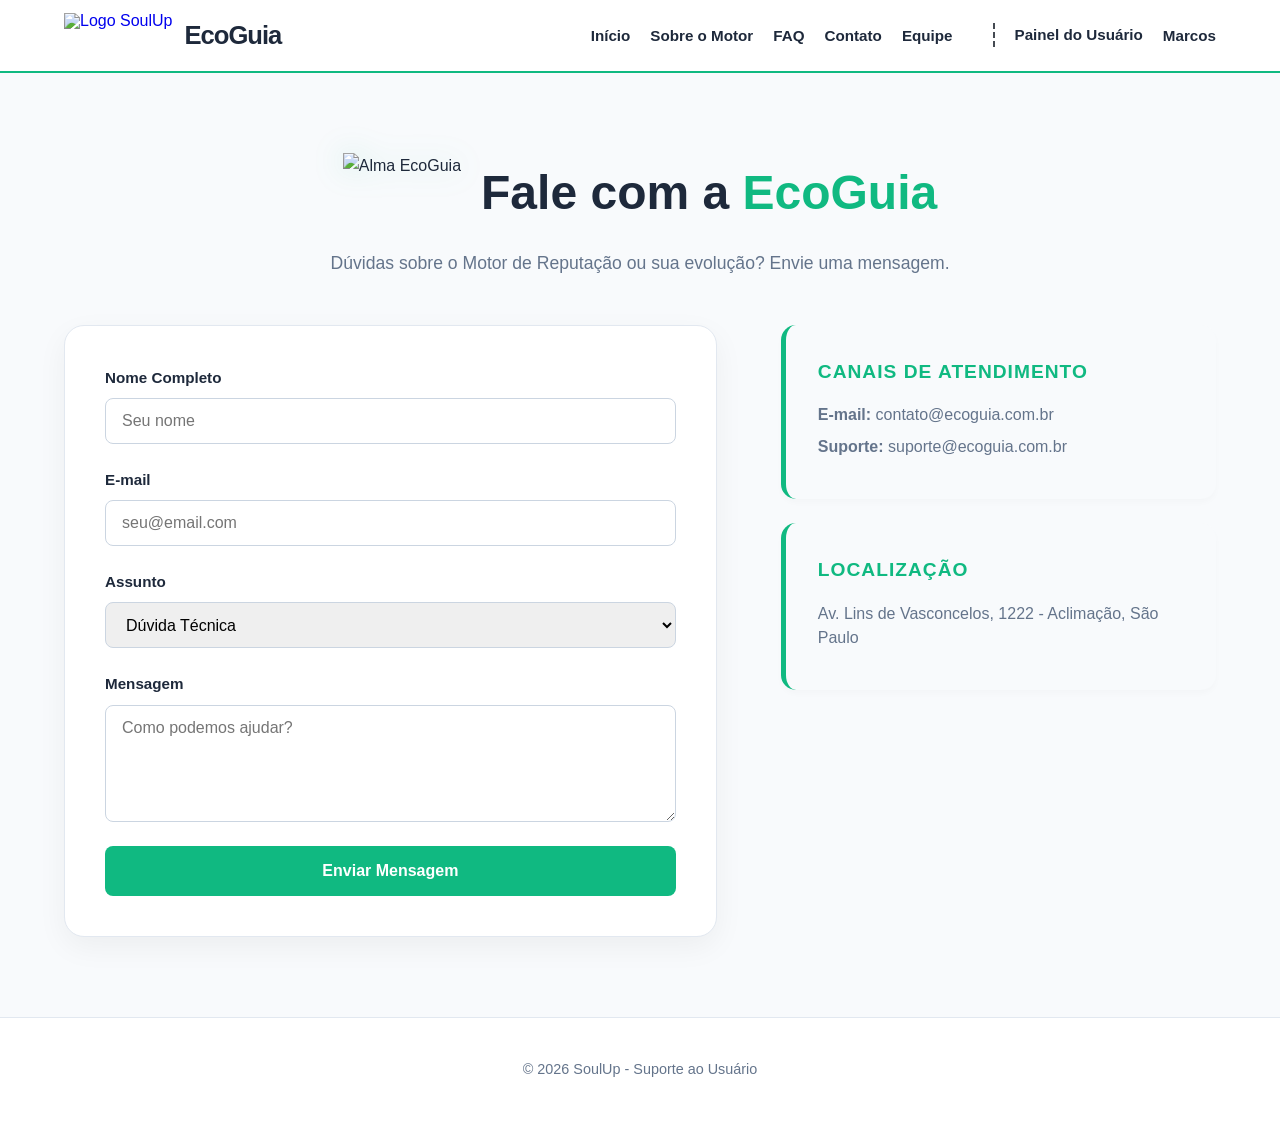
==== html/contato.html @ ef70b8ba "Criação e estilização da página de contato" ====
<!doctype html>
<html lang="pt-br">
  <head>
    <!-- Configurações de metadados e importação de CSS -->
    <meta charset="UTF-8" />
    <meta name="viewport" content="width=device-width, initial-scale=1.0" />

    <title>Contato - SoulUp EcoGuia</title>

    <link rel="stylesheet" href="../css/variaveis.css" />
    <link rel="stylesheet" href="../css/global.css" />
    <link rel="stylesheet" href="../css/header-footer.css" />
    <link rel="stylesheet" href="../css/contato.css" />
  </head>

  <body>
    <!-- Cabeçalho com logo e menu de navegação -->
    <header class="cabecalho">
      <div class="container">
        <a href="../index.html" class="logo-link">
          <img src="../img/alma.png" alt="Logo SoulUp" class="logo-img" />
          <h1 class="logo">EcoGuia</h1>
        </a>

        <nav class="menu-navegacao">
          <ul>
            <li><a href="../html/index.html">Início</a></li>

            <li><a href="../html/sobre.html">Sobre o Motor</a></li>

            <li><a href="../html/faq.html">FAQ</a></li>

            <li><a href="../html/contato.html">Contato</a></li>

            <li><a href="../html/integrantes.html">Equipe</a></li>

            <li class="separador-menu">
              <a href="../html/solucao-dashboard.html"> Painel do Usuário </a>
            </li>

            <li><a href="../html/marcos.html">Marcos</a></li>
          </ul>
        </nav>

        <!-- Botão do menu mobile -->
        <button class="btn-menu-mobile">☰</button>
      </div>
    </header>

    <!-- Conteúdo principal da página de contato -->
    <main class="container">
      <!-- Cabeçalho introdutório da página -->
      <section class="contato-header">
        <div class="header-titulo-flex">
          <img src="../img/alma.png" alt="Alma EcoGuia" class="alma-header" />

          <h2>
            Fale com a
            <span class="destaque-verde">EcoGuia</span>
          </h2>
        </div>

        <p>
          Dúvidas sobre o Motor de Reputação ou sua evolução? Envie uma
          mensagem.
        </p>
      </section>

      <!-- Seção com formulário e informações de contato -->
      <section class="contato-corpo">
        <div class="form-container">
          <!-- Formulário de envio de mensagens -->
          <form action="#" method="POST" class="form-contato">
            <div class="input-group">
              <label for="nome">Nome Completo</label>

              <input
                type="text"
                id="nome"
                name="nome"
                placeholder="Seu nome"
                required
              />
            </div>

            <div class="input-group">
              <label for="email">E-mail</label>

              <input
                type="email"
                id="email"
                name="email"
                placeholder="seu@email.com"
                required
              />
            </div>

            <div class="input-group">
              <label for="assunto">Assunto</label>

              <select id="assunto" name="assunto">
                <option value="duvida">Dúvida Técnica</option>

                <option value="sugestao">Sugestão de Melhoria</option>

                <option value="erro">Relatar Erro no Motor</option>

                <option value="outro">Outros</option>
              </select>
            </div>

            <div class="input-group">
              <label for="mensagem">Mensagem</label>

              <textarea
                id="mensagem"
                name="mensagem"
                rows="5"
                placeholder="Como podemos ajudar?"
                required
              ></textarea>
            </div>

            <button type="submit" class="btn-enviar">Enviar Mensagem</button>
          </form>
        </div>

        <!-- Cards laterais com dados de atendimento -->
        <div class="contato-info">
          <div class="info-card">
            <h4>Canais de Atendimento</h4>

            <p>
              <strong>E-mail:</strong>
              contato@ecoguia.com.br
            </p>

            <p>
              <strong>Suporte:</strong>
              suporte@ecoguia.com.br
            </p>
          </div>

          <div class="info-card">
            <h4>Localização</h4>

            <p>Av. Lins de Vasconcelos, 1222 - Aclimação, São Paulo</p>
          </div>
        </div>
      </section>
    </main>

    <!-- Rodapé do site e scripts -->
    <footer class="rodape">
      <div class="container">
        <p>&copy; 2026 SoulUp - Suporte ao Usuário</p>
      </div>
    </footer>
    <button id="btn-voltar-topo" aria-label="Voltar ao topo">↑</button>
    <script src="../js/menu.js"></script>
    <script src="../js/contato.js"></script>
    <script src="../js/script.js"></script>
  </body>
</html>
---- css/variaveis.css ----
:root {
  /* Cores de Fundo */
  --cor-fundo-principal: #f8fafc;
  --cor-fundo-card: #ffffff;

  /* Cores de Texto */
  --cor-texto-principal: #1e293b;
  --cor-texto-secundario: #64748b;

  /* Cores de Identidade e Ação */
  --cor-primaria: #10b981;
  --cor-primaria-hover: #059669;

  /* Cores de Gamificação e Apoio */
  --cor-destaque-marco: #f59e0b;
  --cor-suporte-b2b: #3b82f6;

  /* Tipografia e Layout */
  --fonte-principal: Arial, Helvetica, sans-serif;
}
---- css/global.css ----
/* Reset e Configurações Globais */
* {
  margin: 0;
  padding: 0;
  box-sizing: border-box;
}

body {
  background-color: var(--cor-fundo-principal);
  color: var(--cor-texto-principal);
  font-family: var(--fonte-principal);
  line-height: 1.6;
  overflow-x: hidden; /* Evita scroll horizontal acidental */
}

.container {
  width: 90%;
  max-width: 1200px;
  margin: 0 auto;
}

/* Tipografia Padrão */
h1,
h2,
h3 {
  margin-bottom: 1rem;
  line-height: 1.2;
}

/* Botões Globais */
.btn-primario {
  display: inline-block;
  background-color: var(--cor-primaria);
  color: #ffffff;
  padding: 0.8rem 1.5rem;
  text-decoration: none;
  border-radius: 4px;
  font-weight: bold;
  transition: 0.3s;
  border: none;
  cursor: pointer;
}

.btn-primario:hover {
  background-color: var(--cor-primaria-hover);
}

/* ==========================================================================
   EXPLICAÇÃO TÉCNICA (DASHBOARD E MARCOS)
   ========================================================================== */

.explicacao-tecnica {
  margin-top: 4rem;
  padding-top: 3rem;
  border-top: 1px solid #e2e8f0;
  width: 100%;
}

.header-explicacao h3 {
  font-size: 1.8rem;
  color: var(--cor-texto-principal);
  margin-bottom: 2rem;
  text-align: center;
}

.conteudo-explicacao {
  display: grid;
  grid-template-columns: repeat(auto-fit, minmax(300px, 1fr));
  gap: 2rem;
}

.bloco-texto {
  background-color: var(--cor-fundo-card, #ffffff);
  padding: 2rem;
  border-radius: 16px;
  border: 1px solid #e2e8f0;
  box-shadow: 0 4px 6px -1px rgba(0, 0, 0, 0.05);
}

.bloco-texto h4 {
  color: var(--cor-primaria, #10b981);
  margin-bottom: 1rem;
  font-size: 1.2rem;
  font-weight: 700;
}

.bloco-texto p {
  color: var(--cor-texto-secundario);
  line-height: 1.6;
  font-size: 1rem;
}

/* ==========================================================================
   BOTÃO VOLTAR AO TOPO
   ========================================================================== */
#btn-voltar-topo {
  position: fixed;
  bottom: 30px;
  right: 30px;
  display: none; /* Escondido por padrão */
  background-color: var(--cor-primaria, #10b981);
  color: #ffffff;
  border: none;
  border-radius: 50%;
  width: 50px;
  height: 50px;
  font-size: 1.5rem;
  font-weight: bold;
  cursor: pointer;
  box-shadow: 0 4px 10px rgba(0, 0, 0, 0.15);
  z-index: 1000;
  transition:
    transform 0.3s ease,
    background-color 0.3s ease;
}

#btn-voltar-topo:hover {
  background-color: #059669; /* Tom mais escuro no hover */
  transform: translateY(-5px);
}

/* Classe ativada pelo JavaScript para mostrar o botão */
#btn-voltar-topo.mostrar {
  display: block;
  animation: fadeIn 0.3s ease-in-out;
}

@keyframes fadeIn {
  from {
    opacity: 0;
    transform: translateY(10px);
  }
  to {
    opacity: 1;
    transform: translateY(0);
  }
}
---- css/header-footer.css ----
/* ==========================================================================
   1. CABEÇALHO E LOGO (HEADER)
   ========================================================================== */

.cabecalho {
  background-color: var(--cor-fundo-card);
  border-bottom: 2px solid var(--cor-primaria);
  padding: 0.8rem 0;
  position: sticky;
  top: 0;
  z-index: 1000;
}

.cabecalho .container {
  display: flex;
  justify-content: space-between;
  align-items: center;
}

.logo-link {
  display: flex;
  align-items: center;
  gap: 12px;
  text-decoration: none;
  line-height: 1;
}

.logo {
  color: var(--cor-texto-principal);
  font-size: 1.6rem;
  font-weight: 800;
  letter-spacing: -1px;
  margin: 0;
  padding: 0;
  display: flex;
  align-items: center;
}

.logo-img {
  height: 45px;
  width: auto;
  display: block; /* Remove o espaço extra de elementos 'inline' */
}

/* ==========================================================================
   2. NAVEGAÇÃO E SEPARADOR (DESKTOP)
   ========================================================================== */

.menu-navegacao ul {
  display: flex;
  align-items: center;
  list-style: none;
  gap: 20px;
}

.menu-navegacao a {
  text-decoration: none;
  color: var(--cor-texto-principal);
  font-weight: bold;
  font-size: 0.95rem;
  transition: color 0.3s ease;
}

.menu-navegacao a:hover {
  color: var(--cor-primaria);
}

.separador-menu {
  margin-left: 20px;
  padding-left: 20px;
  border-left: 2px dashed #454a52;
  height: 24px;
  display: flex;
  align-items: center;
}

/* ==========================================================================
   3. BOTÃO MENU HAMBÚRGUER
   ========================================================================== */

.btn-menu-mobile {
  display: none;
  background: none;
  border: none;
  font-size: 2rem;
  cursor: pointer;
}

/* ==========================================================================
   4. RODAPÉ (FOOTER)
   ========================================================================== */

.rodape {
  background-color: var(--cor-fundo-card);
  text-align: center;
  padding: 2.5rem 0;
  margin-top: 4rem;
  border-top: 1px solid #e2e8f0;
  color: var(--cor-texto-secundario);
  font-size: 0.9rem;
}

/* ==========================================================================
   5. RESPONSIVIDADE (MOBILE, TABLET E DESKTOP)
   ========================================================================== */

/* Layout funcional no Mobile (até 480px) */
@media (max-width: 480px) {
  .cabecalho {
    padding: 0.5rem 0; /* Ajuste fino de respiro para não ocupar tanto espaço no mobile */
  }

  .logo {
    font-size: 1.4rem; /* Reduz a fonte do logo levemente em telas muito pequenas */
  }

  .logo-img {
    height: 38px; /* Proporção ideal da alminha para o mobile */
  }
}

/* Estrutura do Menu Mobile e Tablet (Até 991px) */
@media (max-width: 991px) {
  .btn-menu-mobile {
    display: block;
  }

  .menu-navegacao {
    display: none;
    width: 100%;
    position: absolute;
    top: 100%;
    left: 0;
    background: var(--cor-fundo-card);
    flex-direction: column;
    border-bottom: 2px solid var(--cor-primaria);
    box-shadow: 0 10px 15px rgba(0, 0, 0, 0.1);
    z-index: 1000;
  }

  .menu-navegacao.ativo {
    display: flex;
  }

  .menu-navegacao ul {
    flex-direction: column;
    gap: 0;
    width: 100%;
    padding: 0;
    margin: 0;
  }

  .menu-navegacao li {
    border-top: 1px solid #f1f1f1;
    text-align: center;
    width: 100%;
  }

  .menu-navegacao a {
    padding: 1.2rem;
    display: block;
    width: 100%;
  }

  /* Limpeza do separador tracejado em telas menores */
  .separador-menu {
    margin-left: 0 !important;
    padding-left: 0 !important;
    border-left: none !important;
    border-top: 1px solid #f1f1f1 !important;
    width: 100%;
    display: block !important;
    height: auto !important;
  }
}

/* Layout adaptado para Tablet (≥768px a 991px) */
@media (min-width: 768px) and (max-width: 991px) {
  /* A lógica do menu hambúrguer é mantida para otimizar espaço. 
     Este bloco cumpre a exigência de formatação específica para tablet. */
  .rodape {
    padding: 3rem 0; /* Aumenta a área de respiro no rodapé em tablets */
  }
}

/* Layout consistente no Desktop (≥992px) */
@media (min-width: 992px) {
  /* No desktop, o menu padrão em linha é mantido e o botão hambúrguer 
     fica oculto automaticamente fora dos media queries menores. */
}
---- css/contato.css ----
/* ==========================================================================
   1. CABEÇALHO E TÍTULOS
   ========================================================================== */

.contato-header {
  text-align: center;
  padding: 5rem 0 3rem;
}

.header-titulo-flex {
  display: flex;
  align-items: center;
  justify-content: center;
  gap: 20px;
  margin-bottom: 1rem;
}

.contato-header h2 {
  font-size: 3rem;
  font-weight: 800;
  margin: 0;
  color: var(--cor-texto-principal);
}

.contato-header p {
  color: var(--cor-texto-secundario);
  font-size: 1.1rem;
}

.destaque-verde {
  color: var(--cor-primaria);
}

/* ==========================================================================
   2. ESTRUTURA DO CORPO (GRID)
   ========================================================================== */

.contato-corpo {
  display: grid;
  grid-template-columns: 1.2fr 0.8fr;
  gap: 4rem;
  margin-bottom: 5rem;
  align-items: start;
}

/* ==========================================================================
   3. FORMULÁRIO DE CONTATO
   ========================================================================== */

.form-container {
  background-color: var(--cor-fundo-card);
  padding: 2.5rem;
  border-radius: 20px;
  border: 1px solid #e2e8f0;
  box-shadow: 0 10px 30px rgba(0, 0, 0, 0.05);
}

.form-contato {
  display: flex;
  flex-direction: column;
  gap: 1.5rem;
}

.input-group {
  display: flex;
  flex-direction: column;
  gap: 0.5rem;
}

.input-group label {
  font-weight: 700;
  color: var(--cor-texto-principal);
  font-size: 0.95rem;
}

.input-group input,
.input-group select,
.input-group textarea {
  padding: 0.8rem 1rem;
  border: 1px solid #cbd5e1;
  border-radius: 8px;
  font-family: inherit;
  font-size: 1rem;
  transition: border-color 0.3s ease, box-shadow 0.3s ease;
}

.input-group input:focus,
.input-group select:focus,
.input-group textarea:focus {
  outline: none;
  border-color: var(--cor-primaria);
  box-shadow: 0 0 0 3px rgba(16, 185, 129, 0.1);
}

.btn-enviar {
  background-color: var(--cor-primaria);
  color: white;
  padding: 1rem;
  border: none;
  border-radius: 8px;
  font-weight: 800;
  font-size: 1rem;
  cursor: pointer;
  transition: transform 0.2s ease, background 0.3s ease;
}

.btn-enviar:hover {
  background-color: #0d9488;
  transform: translateY(-2px);
  box-shadow: 0 5px 15px rgba(16, 185, 129, 0.3);
}

/* ==========================================================================
   4. INFORMAÇÕES LATERAIS (CARDS)
   ========================================================================== */

.contato-info {
  display: flex;
  flex-direction: column;
  gap: 1.5rem;
}

.info-card {
  background-color: #f8fafc;
  padding: 2rem;
  border-radius: 15px;
  border-left: 5px solid var(--cor-primaria);
  box-shadow: 0 4px 6px rgba(0, 0, 0, 0.02);
  transition: transform 0.3s ease;
}

.info-card:hover {
  transform: translateX(10px);
}

.info-card h4 {
  color: var(--cor-primaria);
  margin-bottom: 1rem;
  font-size: 1.2rem;
  text-transform: uppercase;
  letter-spacing: 1px;
}

.info-card p {
  margin-bottom: 0.5rem;
  color: var(--cor-texto-secundario);
  line-height: 1.5;
}

/* ==========================================================================
   5. ANIMAÇÕES E FEEDBACK VISUAL
   ========================================================================== */

.alma-header {
  height: 80px;
  width: auto;
  filter: drop-shadow(0 0 15px rgba(16, 185, 129, 0.2));
  animation: flutuarCurto 3s ease-in-out infinite;
}

.erro-feedback {
  display: block;
  animation: fadeInError 0.3s ease;
}

@keyframes fadeInError {
  from { opacity: 0; transform: translateY(-5px); }
  to { opacity: 1; transform: translateY(0); }
}

@keyframes flutuarCurto {
  0%, 100% { transform: translateY(0); }
  50% { transform: translateY(-10px); }
}

/* ==========================================================================
   6. RESPONSIVIDADE (MOBILE E TABLET)
   ========================================================================== */

/* Engloba telas menores que 991px (Tablets, Celulares e Janelas Estreitas) */
@media (max-width: 480px) {
  .contato-corpo {
    grid-template-columns: 1fr;
    gap: 2rem;
  }

  .header-titulo-flex {
    flex-direction: column;
    gap: 10px;
  }

  .contato-header h2 {
    font-size: 2.2rem;
  }

  .contato-info {
    order: -1; /* Joga os cards de contato para cima do formulário */
  }

  .info-card:hover {
    transform: none;
  }
}

/* Layout adaptado para Tablet (≥768px a 991px) */
@media (min-width: 768px) and (max-width: 991px) {
  .contato-corpo {
    grid-template-columns: 1fr; /* Garante que o formulário não esprema na janela intermediária */
    gap: 2rem;
  }

  .header-titulo-flex {
    flex-direction: column;
    gap: 10px;
  }

  .contato-header h2 {
    font-size: 2.5rem;
  }

  .contato-info {
    order: -1;
  }

  .info-card:hover {
    transform: none;
  }
}

/* Layout consistente no Desktop (≥992px) */
@media (min-width: 992px) {
  /* O layout global (fora dos media queries) já atua como desktop.
     Este bloco está declarado para manter a consistência com a documentação do projeto. */
}
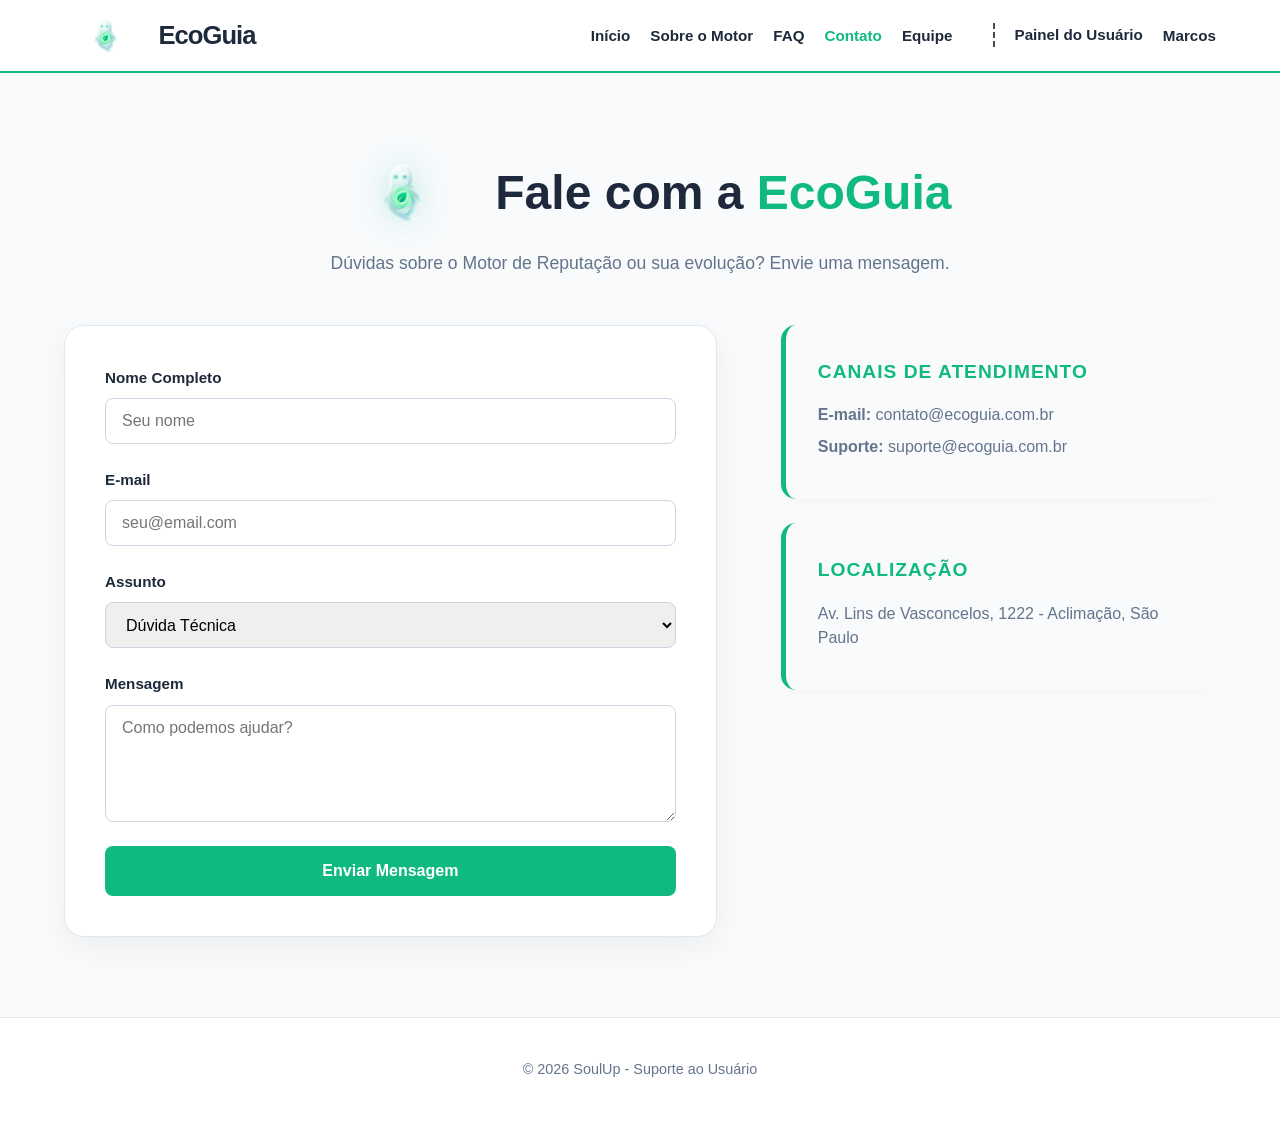
==== commit ab9bf4a0: "Novas funcionalidades, indicador de qual pagina está selecionada" ====
--- a/html/contato.html
+++ b/html/contato.html
@@ -25,19 +25,13 @@
         <nav class="menu-navegacao">
           <ul>
             <li><a href="../html/index.html">Início</a></li>
-
             <li><a href="../html/sobre.html">Sobre o Motor</a></li>
-
             <li><a href="../html/faq.html">FAQ</a></li>
-
-            <li><a href="../html/contato.html">Contato</a></li>
-
+            <li><a href="../html/contato.html" class="ativo">Contato</a></li>
             <li><a href="../html/integrantes.html">Equipe</a></li>
-
             <li class="separador-menu">
               <a href="../html/solucao-dashboard.html"> Painel do Usuário </a>
             </li>
-
             <li><a href="../html/marcos.html">Marcos</a></li>
           </ul>
         </nav>
@@ -161,4 +155,4 @@
     <script src="../js/contato.js"></script>
     <script src="../js/script.js"></script>
   </body>
-</html>+</html>
--- a/css/header-footer.css
+++ b/css/header-footer.css
@@ -59,10 +59,15 @@
   font-weight: bold;
   font-size: 0.95rem;
   transition: color 0.3s ease;
+  position: relative;
 }
 
 .menu-navegacao a:hover {
   color: var(--cor-primaria);
+}
+
+.menu-navegacao a.ativo {
+  color: var(--cor-primaria); /* Usa a sua variável correta */
 }
 
 .separador-menu {
@@ -162,6 +167,10 @@
     width: 100%;
   }
 
+  .menu-navegacao a.ativo {
+    color: var(--cor-primaria);
+  }
+
   /* Limpeza do separador tracejado em telas menores */
   .separador-menu {
     margin-left: 0 !important;
